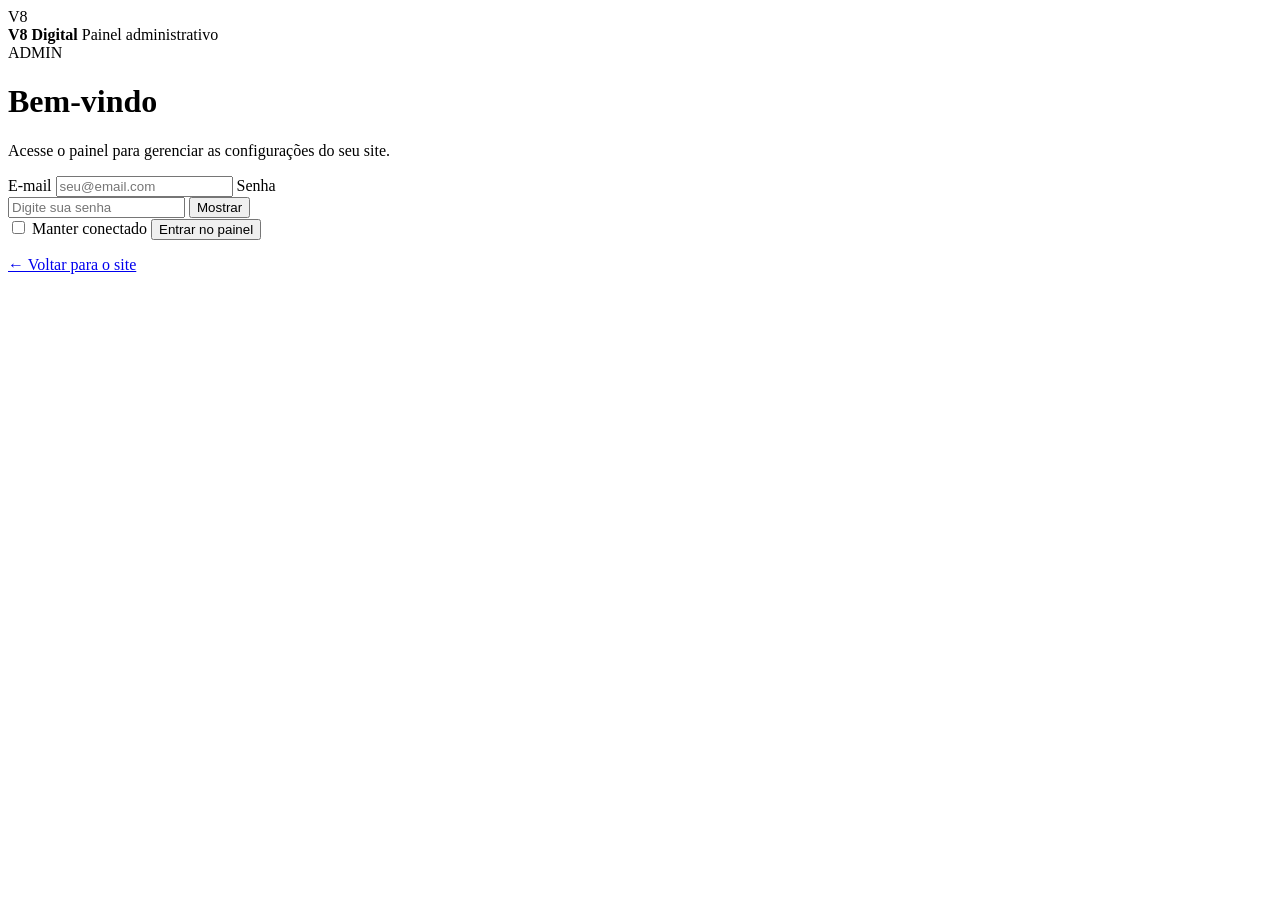
==== admin/index.html @ 3d0cc331 "Add initial admin HTML structure and content" ====
<!DOCTYPE html>
<html lang="pt-BR">

<head>
  <meta charset="UTF-8">

  <meta
    name="viewport"
    content="width=device-width, initial-scale=1.0"
  >

  <meta
    name="robots"
    content="noindex, nofollow"
  >

  <title>Admin — V8 Digital</title>

  <link
    rel="stylesheet"
    href="admin.css"
  >
</head>

<body>

  <!-- =====================================================
       LOGIN
       ===================================================== -->

  <main
    class="login-screen"
    id="loginScreen"
  >

    <div class="login-card">

      <div class="brand">
        <div class="brand-mark">
          V8
        </div>

        <div>
          <strong>V8 Digital</strong>
          <span>Painel administrativo</span>
        </div>
      </div>


      <div class="login-heading">

        <span>ADMIN</span>

        <h1>
          Bem-vindo
        </h1>

        <p>
          Acesse o painel para gerenciar
          as configurações do seu site.
        </p>

      </div>


      <form id="loginForm">

        <label for="adminEmail">
          E-mail
        </label>

        <input
          type="email"
          id="adminEmail"
          placeholder="seu@email.com"
          autocomplete="username"
          required
        >


        <label for="adminPassword">
          Senha
        </label>

        <div class="password-field">

          <input
            type="password"
            id="adminPassword"
            placeholder="Digite sua senha"
            autocomplete="current-password"
            required
          >

          <button
            type="button"
            id="togglePassword"
            aria-label="Mostrar senha"
          >
            Mostrar
          </button>

        </div>


        <label class="remember">

          <input
            type="checkbox"
            id="rememberLogin"
          >

          <span>
            Manter conectado
          </span>

        </label>


        <button
          type="submit"
          class="btn btn-primary"
        >
          Entrar no painel
        </button>


        <p
          class="login-error"
          id="loginError"
        ></p>

      </form>


      <a
        href="../index.html"
        class="back-site"
      >
        ← Voltar para o site
      </a>

    </div>

  </main>


  <!-- =====================================================
       DASHBOARD
       ===================================================== -->

  <main
    class="dashboard"
    id="dashboard"
    hidden
  >

    <header class="admin-header">

      <div class="admin-brand">

        <div class="brand-mark">
          V8
        </div>

        <div>
          <strong>V8 Digital</strong>
          <span>Admin</span>
        </div>

      </div>


      <div class="header-actions">

        <a
          href="../index.html"
          target="_blank"
          class="view-site"
        >
          Ver site
        </a>

        <button
          type="button"
          id="logoutButton"
          class="logout-button"
        >
          Sair
        </button>

      </div>

    </header>


    <section class="dashboard-content">

      <div class="dashboard-heading">

        <div>

          <span class="eyebrow">
            CONFIGURAÇÕES
          </span>

          <h1>
            Painel
          </h1>

          <p>
            Gerencie as principais informações
            utilizadas pelo seu portfólio.
          </p>

        </div>

        <div
          class="status"
          id="saveStatus"
        >
          Configurações locais
        </div>

      </div>


      <form id="settingsForm">


        <!-- =================================================
             CONTATOS
             ================================================= -->

        <section class="settings-card">

          <div class="card-heading">

            <div class="card-icon">
              📱
            </div>

            <div>

              <h2>
                Contatos
              </h2>

              <p>
                Informações utilizadas
                no site e nos CTAs.
              </p>

            </div>

          </div>


          <div class="fields-grid">

            <div class="field">

              <label for="whatsapp">
                WhatsApp
              </label>

              <input
                type="text"
                id="whatsapp"
                placeholder="54992756194"
              >

              <small>
                Informe o número com DDI e DDD.
              </small>

            </div>


            <div class="field">

              <label for="email">
                E-mail
              </label>

              <input
                type="email"
                id="email"
                placeholder="seu@email.com"
              >

            </div>


            <div class="field">

              <label for="instagram">
                Instagram
              </label>

              <input
                type="text"
                id="instagram"
                placeholder="@seuinstagram"
              >

            </div>


            <div class="field">

              <label for="facebook">
                Facebook
              </label>

              <input
                type="url"
                id="facebook"
                placeholder="https://facebook.com/"
              >

            </div>

          </div>

        </section>


        <!-- =================================================
             RASTREAMENTO
             ================================================= -->

        <section class="settings-card">

          <div class="card-heading">

            <div class="card-icon">
              📊
            </div>

            <div>

              <h2>
                Rastreamento
              </h2>

              <p>
                IDs das principais ferramentas
                de análise e marketing.
              </p>

            </div>

          </div>


          <div class="fields-grid">

            <div class="field">

              <label for="metaPixel">
                Meta Pixel ID
              </label>

              <input
                type="text"
                id="metaPixel"
                placeholder="123456789012345"
              >

            </div>


            <div class="field">

              <label for="googleAnalytics">
                Google Analytics
              </label>

              <input
                type="text"
                id="googleAnalytics"
                placeholder="G-XXXXXXXXXX"
              >

            </div>


            <div class="field full">

              <label for="googleTag">
                Google Tag Manager
              </label>

              <input
                type="text"
                id="googleTag"
                placeholder="GTM-XXXXXXX"
              >

            </div>

          </div>

        </section>


        <!-- =================================================
             FORMULÁRIO
             ================================================= -->

        <section class="settings-card">

          <div class="card-heading">

            <div class="card-icon">
              📝
            </div>

            <div>

              <h2>
                Formulário
              </h2>

              <p>
                Configuração do formulário
                de contato.
              </p>

            </div>

          </div>


          <div class="fields-grid">

            <div class="field full">

              <label for="formspree">
                Formspree
              </label>

              <input
                type="url"
                id="formspree"
                placeholder="https://formspree.io/f/xxxxxxxx"
              >

            </div>

          </div>

        </section>


        <!-- =================================================
             SITE
             ================================================= -->

        <section class="settings-card">

          <div class="card-heading">

            <div class="card-icon">
              🌐
            </div>

            <div>

              <h2>
                Site
              </h2>

              <p>
                Informações gerais do
                portfólio.
              </p>

            </div>

          </div>


          <div class="fields-grid">

            <div class="field">

              <label for="siteName">
                Nome
              </label>

              <input
                type="text"
                id="siteName"
                placeholder="V8 Digital"
              >

            </div>


            <div class="field">

              <label for="siteDomain">
                Domínio
              </label>

              <input
                type="text"
                id="siteDomain"
                placeholder="v8digital.pages.dev"
              >

            </div>


            <div class="field full">

              <label for="whatsappMessage">
                Mensagem padrão do WhatsApp
              </label>

              <textarea
                id="whatsappMessage"
                rows="4"
                placeholder="Olá! Gostaria de solicitar um orçamento."
              ></textarea>

            </div>

          </div>

        </section>


        <!-- =================================================
             AÇÕES
             ================================================= -->

        <div class="save-area">

          <button
            type="submit"
            class="btn btn-primary save-button"
          >
            💾 Salvar configurações
          </button>

          <button
            type="button"
            id="resetButton"
            class="btn btn-secondary"
          >
            Restaurar padrão
          </button>

        </div>

      </form>

    </section>

  </main>


  <script src="admin.js"></script>

</body>

</html>
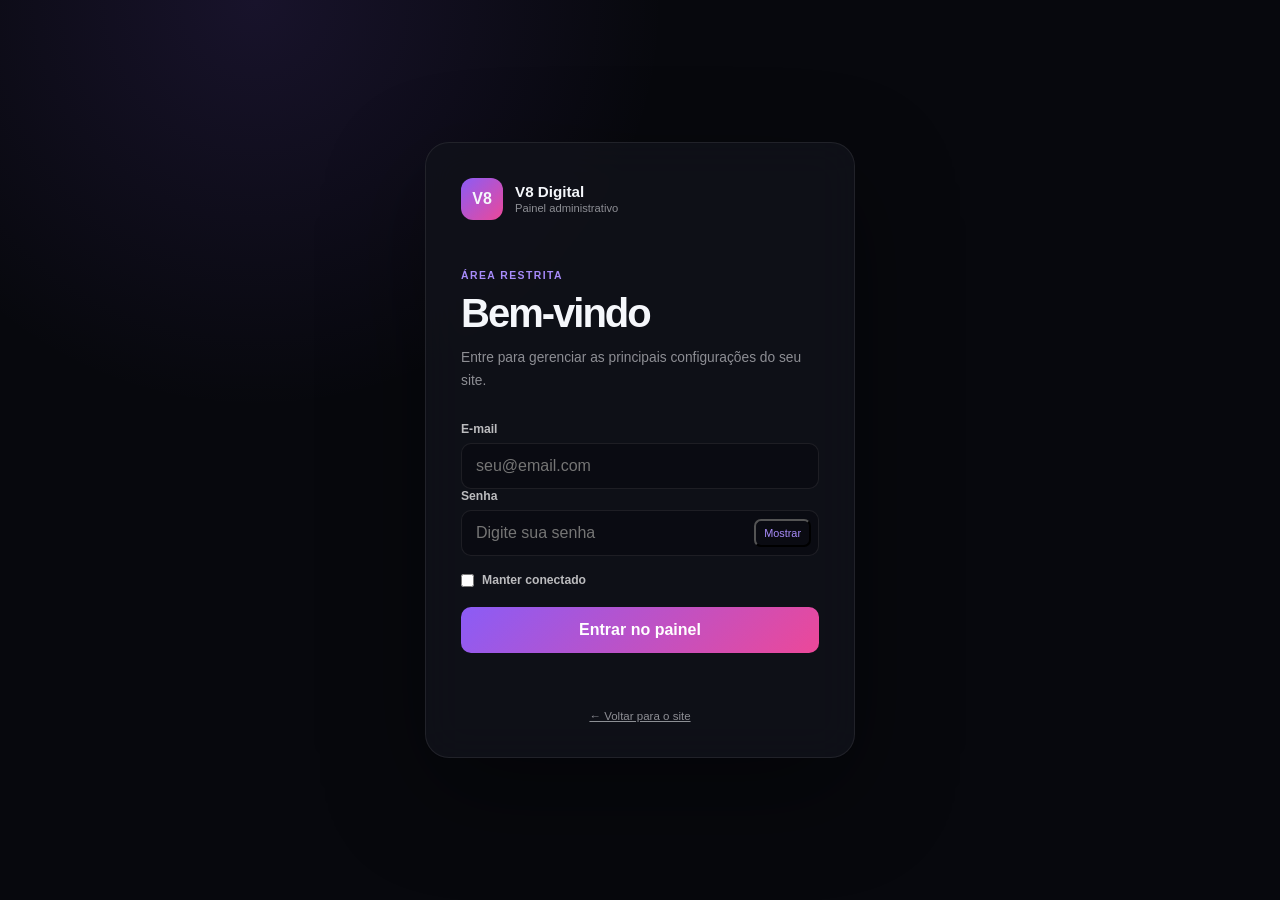
==== commit 9f83c5c8: "Enhance admin index.html with new meta tags and text updates Added theme color meta tag and improved" ====
--- a/admin/index.html
+++ b/admin/index.html
@@ -12,6 +12,11 @@
   <meta
     name="robots"
     content="noindex, nofollow"
+  >
+
+  <meta
+    name="theme-color"
+    content="#07080d"
   >
 
   <title>Admin — V8 Digital</title>
@@ -35,75 +40,108 @@
 
     <div class="login-card">
 
+      <!-- MARCA -->
+
       <div class="brand">
+
         <div class="brand-mark">
           V8
         </div>
 
-        <div>
+        <div class="brand-text">
           <strong>V8 Digital</strong>
           <span>Painel administrativo</span>
         </div>
+
       </div>
 
 
+      <!-- TÍTULO -->
+
       <div class="login-heading">
 
-        <span>ADMIN</span>
+        <span class="eyebrow">
+          ÁREA RESTRITA
+        </span>
 
         <h1>
           Bem-vindo
         </h1>
 
         <p>
-          Acesse o painel para gerenciar
-          as configurações do seu site.
+          Entre para gerenciar as principais
+          configurações do seu site.
         </p>
 
       </div>
 
 
-      <form id="loginForm">
-
-        <label for="adminEmail">
-          E-mail
-        </label>
-
-        <input
-          type="email"
-          id="adminEmail"
-          placeholder="seu@email.com"
-          autocomplete="username"
-          required
-        >
-
-
-        <label for="adminPassword">
-          Senha
-        </label>
-
-        <div class="password-field">
+      <!-- LOGIN -->
+
+      <form
+        id="loginForm"
+        autocomplete="on"
+      >
+
+        <!-- E-MAIL -->
+
+        <div class="form-group">
+
+          <label for="adminEmail">
+            E-mail
+          </label>
 
           <input
-            type="password"
-            id="adminPassword"
-            placeholder="Digite sua senha"
-            autocomplete="current-password"
+            type="email"
+            id="adminEmail"
+            name="email"
+            placeholder="seu@email.com"
+            autocomplete="username"
             required
           >
 
-          <button
-            type="button"
-            id="togglePassword"
-            aria-label="Mostrar senha"
-          >
-            Mostrar
-          </button>
-
-        </div>
-
-
-        <label class="remember">
+        </div>
+
+
+        <!-- SENHA -->
+
+        <div class="form-group">
+
+          <label for="adminPassword">
+            Senha
+          </label>
+
+          <div class="password-field">
+
+            <input
+              type="password"
+              id="adminPassword"
+              name="password"
+              placeholder="Digite sua senha"
+              autocomplete="current-password"
+              required
+            >
+
+            <button
+              type="button"
+              id="togglePassword"
+              class="password-toggle"
+              aria-label="Mostrar senha"
+            >
+              Mostrar
+            </button>
+
+          </div>
+
+        </div>
+
+
+        <!-- LEMBRAR -->
+
+        <label
+          class="remember"
+          for="rememberLogin"
+        >
 
           <input
             type="checkbox"
@@ -116,6 +154,8 @@
 
         </label>
 
+
+        <!-- BOTÃO -->
 
         <button
           type="submit"
@@ -125,13 +165,18 @@
         </button>
 
 
+        <!-- ERRO -->
+
         <p
           class="login-error"
           id="loginError"
+          role="alert"
         ></p>
 
       </form>
 
+
+      <!-- VOLTAR -->
 
       <a
         href="../index.html"
@@ -155,6 +200,8 @@
     hidden
   >
 
+    <!-- HEADER -->
+
     <header class="admin-header">
 
       <div class="admin-brand">
@@ -163,9 +210,16 @@
           V8
         </div>
 
-        <div>
-          <strong>V8 Digital</strong>
-          <span>Admin</span>
+        <div class="brand-text">
+
+          <strong>
+            V8 Digital
+          </strong>
+
+          <span>
+            Painel administrativo
+          </span>
+
         </div>
 
       </div>
@@ -176,6 +230,7 @@
         <a
           href="../index.html"
           target="_blank"
+          rel="noopener noreferrer"
           class="view-site"
         >
           Ver site
@@ -194,7 +249,12 @@
     </header>
 
 
+    <!-- CONTEÚDO -->
+
     <section class="dashboard-content">
+
+
+      <!-- CABEÇALHO -->
 
       <div class="dashboard-heading">
 
@@ -209,11 +269,12 @@
           </h1>
 
           <p>
-            Gerencie as principais informações
-            utilizadas pelo seu portfólio.
+            Gerencie os dados utilizados
+            pelo seu portfólio.
           </p>
 
         </div>
+
 
         <div
           class="status"
@@ -225,7 +286,12 @@
       </div>
 
 
-      <form id="settingsForm">
+      <!-- FORMULÁRIO PRINCIPAL -->
+
+      <form
+        id="settingsForm"
+        autocomplete="off"
+      >
 
 
         <!-- =================================================
@@ -248,7 +314,7 @@
 
               <p>
                 Informações utilizadas
-                no site e nos CTAs.
+                nos botões e CTAs.
               </p>
 
             </div>
@@ -257,6 +323,9 @@
 
 
           <div class="fields-grid">
+
+
+            <!-- WHATSAPP -->
 
             <div class="field">
 
@@ -267,15 +336,19 @@
               <input
                 type="text"
                 id="whatsapp"
+                name="whatsapp"
+                inputmode="numeric"
                 placeholder="54992756194"
               >
 
               <small>
-                Informe o número com DDI e DDD.
+                Use DDI + DDD + número.
               </small>
 
             </div>
 
+
+            <!-- E-MAIL -->
 
             <div class="field">
 
@@ -286,11 +359,14 @@
               <input
                 type="email"
                 id="email"
+                name="email"
                 placeholder="seu@email.com"
               >
 
             </div>
 
+
+            <!-- INSTAGRAM -->
 
             <div class="field">
 
@@ -301,11 +377,14 @@
               <input
                 type="text"
                 id="instagram"
+                name="instagram"
                 placeholder="@seuinstagram"
               >
 
             </div>
 
+
+            <!-- FACEBOOK -->
 
             <div class="field">
 
@@ -316,7 +395,8 @@
               <input
                 type="url"
                 id="facebook"
-                placeholder="https://facebook.com/"
+                name="facebook"
+                placeholder="https://facebook.com/..."
               >
 
             </div>
@@ -345,8 +425,8 @@
               </h2>
 
               <p>
-                IDs das principais ferramentas
-                de análise e marketing.
+                IDs das ferramentas de análise
+                e marketing.
               </p>
 
             </div>
@@ -355,6 +435,9 @@
 
 
           <div class="fields-grid">
+
+
+            <!-- META -->
 
             <div class="field">
 
@@ -365,11 +448,14 @@
               <input
                 type="text"
                 id="metaPixel"
+                name="metaPixel"
                 placeholder="123456789012345"
               >
 
             </div>
 
+
+            <!-- GOOGLE ANALYTICS -->
 
             <div class="field">
 
@@ -380,11 +466,14 @@
               <input
                 type="text"
                 id="googleAnalytics"
+                name="googleAnalytics"
                 placeholder="G-XXXXXXXXXX"
               >
 
             </div>
 
+
+            <!-- GOOGLE TAG -->
 
             <div class="field full">
 
@@ -395,6 +484,7 @@
               <input
                 type="text"
                 id="googleTag"
+                name="googleTag"
                 placeholder="GTM-XXXXXXX"
               >
 
@@ -444,8 +534,14 @@
               <input
                 type="url"
                 id="formspree"
-                placeholder="https://formspree.io/f/xxxxxxxx"
-              >
+                name="formspree"
+                placeholder="https://formspree.io/f/..."
+              >
+
+              <small>
+                URL utilizada pelo formulário
+                principal do site.
+              </small>
 
             </div>
 
@@ -474,7 +570,7 @@
 
               <p>
                 Informações gerais do
-                portfólio.
+                seu portfólio.
               </p>
 
             </div>
@@ -483,6 +579,9 @@
 
 
           <div class="fields-grid">
+
+
+            <!-- NOME -->
 
             <div class="field">
 
@@ -493,11 +592,14 @@
               <input
                 type="text"
                 id="siteName"
+                name="siteName"
                 placeholder="V8 Digital"
               >
 
             </div>
 
+
+            <!-- DOMÍNIO -->
 
             <div class="field">
 
@@ -508,11 +610,14 @@
               <input
                 type="text"
                 id="siteDomain"
+                name="siteDomain"
                 placeholder="v8digital.pages.dev"
               >
 
             </div>
 
+
+            <!-- MENSAGEM -->
 
             <div class="field full">
 
@@ -522,6 +627,7 @@
 
               <textarea
                 id="whatsappMessage"
+                name="whatsappMessage"
                 rows="4"
                 placeholder="Olá! Gostaria de solicitar um orçamento."
               ></textarea>
@@ -556,6 +662,7 @@
 
         </div>
 
+
       </form>
 
     </section>
@@ -563,7 +670,11 @@
   </main>
 
 
-  <script src="admin.js"></script>
+  <!-- =====================================================
+       JAVASCRIPT
+       ===================================================== -->
+
+  <script src="./admin.js"></script>
 
 </body>
 
--- a/admin/admin.css
+++ b/admin/admin.css
@@ -0,0 +1,598 @@
+:root {
+  --bg: #07080d;
+  --card: #10121a;
+  --card-2: #141722;
+
+  --white: #fff;
+  --text: #f5f7fb;
+  --muted: rgba(245,247,251,.55);
+
+  --primary: #8b5cf6;
+  --secondary: #ec4899;
+
+  --border: rgba(255,255,255,.08);
+
+  --gradient:
+    linear-gradient(
+      135deg,
+      #8b5cf6,
+      #ec4899
+    );
+}
+
+* {
+  box-sizing: border-box;
+  margin: 0;
+  padding: 0;
+}
+
+body {
+  min-height: 100vh;
+
+  background:
+    radial-gradient(
+      circle at 20% 0%,
+      rgba(139,92,246,.13),
+      transparent 30%
+    ),
+    var(--bg);
+
+  color: var(--text);
+
+  font-family:
+    Inter,
+    Arial,
+    sans-serif;
+}
+
+button,
+input,
+textarea {
+  font: inherit;
+}
+
+
+/* LOGIN */
+
+.login-screen {
+  min-height: 100vh;
+
+  display: grid;
+
+  place-items: center;
+
+  padding: 25px;
+}
+
+.login-card {
+  width: min(430px, 100%);
+
+  padding: 35px;
+
+  border:
+    1px solid
+    var(--border);
+
+  border-radius: 24px;
+
+  background:
+    rgba(16,18,26,.88);
+
+  box-shadow:
+    0 35px 100px
+    rgba(0,0,0,.4);
+
+  backdrop-filter:
+    blur(20px);
+}
+
+.brand,
+.admin-brand {
+  display: flex;
+
+  align-items: center;
+
+  gap: 12px;
+}
+
+.brand-mark {
+  width: 42px;
+  height: 42px;
+
+  display: grid;
+
+  place-items: center;
+
+  border-radius: 12px;
+
+  background: var(--gradient);
+
+  font-weight: 900;
+}
+
+.brand strong,
+.admin-brand strong {
+  display: block;
+
+  font-size: .95rem;
+}
+
+.brand span,
+.admin-brand span {
+  display: block;
+
+  margin-top: 2px;
+
+  color: var(--muted);
+
+  font-size: .7rem;
+}
+
+.login-heading {
+  margin:
+    45px 0 30px;
+}
+
+.eyebrow {
+  color: #a78bfa;
+
+  font-size: .65rem;
+
+  font-weight: 800;
+
+  letter-spacing: .14em;
+}
+
+.login-heading h1 {
+  margin-top: 8px;
+
+  font-size: 2.5rem;
+
+  letter-spacing: -.05em;
+}
+
+.login-heading p {
+  margin-top: 10px;
+
+  color: var(--muted);
+
+  font-size: .86rem;
+
+  line-height: 1.7;
+}
+
+label {
+  display: block;
+
+  margin-bottom: 7px;
+
+  color: rgba(255,255,255,.72);
+
+  font-size: .76rem;
+
+  font-weight: 600;
+}
+
+input,
+textarea {
+  width: 100%;
+
+  border:
+    1px solid
+    var(--border);
+
+  border-radius: 10px;
+
+  padding: 13px 14px;
+
+  outline: none;
+
+  background:
+    rgba(0,0,0,.22);
+
+  color: #fff;
+
+  transition:
+    border .25s,
+    box-shadow .25s;
+}
+
+input:focus,
+textarea:focus {
+  border-color:
+    rgba(139,92,246,.7);
+
+  box-shadow:
+    0 0 0 3px
+    rgba(139,92,246,.1);
+}
+
+form > label {
+  margin-top: 18px;
+}
+
+.password-field {
+  position: relative;
+}
+
+.password-field input {
+  padding-right: 75px;
+}
+
+.password-field button {
+  position: absolute;
+
+  top: 50%;
+  right: 8px;
+
+  transform: translateY(-50%);
+
+  padding: 6px 8px;
+
+  border-radius: 7px;
+
+  background: transparent;
+
+  color: #a78bfa;
+
+  font-size: .68rem;
+
+  cursor: pointer;
+}
+
+.remember {
+  display: flex;
+
+  align-items: center;
+
+  gap: 8px;
+
+  margin:
+    17px 0 20px;
+
+  cursor: pointer;
+}
+
+.remember input {
+  width: auto;
+}
+
+.btn {
+  min-height: 46px;
+
+  padding:
+    11px 18px;
+
+  border-radius: 10px;
+
+  cursor: pointer;
+
+  font-weight: 700;
+
+  transition:
+    transform .25s,
+    opacity .25s;
+}
+
+.btn:hover {
+  transform:
+    translateY(-2px);
+}
+
+.btn-primary {
+  border: 0;
+
+  background:
+    var(--gradient);
+
+  color: #fff;
+}
+
+.btn-secondary {
+  border:
+    1px solid
+    var(--border);
+
+  background:
+    rgba(255,255,255,.04);
+
+  color: #fff;
+}
+
+.login-card .btn {
+  width: 100%;
+}
+
+.login-error {
+  min-height: 20px;
+
+  margin-top: 12px;
+
+  color: #fb7185;
+
+  font-size: .72rem;
+
+  text-align: center;
+}
+
+.back-site {
+  display: block;
+
+  margin-top: 25px;
+
+  color: var(--muted);
+
+  font-size: .72rem;
+
+  text-align: center;
+}
+
+
+/* DASHBOARD */
+
+.dashboard {
+  min-height: 100vh;
+}
+
+.admin-header {
+  min-height: 72px;
+
+  padding:
+    0 30px;
+
+  display: flex;
+
+  align-items: center;
+
+  justify-content: space-between;
+
+  border-bottom:
+    1px solid
+    var(--border);
+
+  background:
+    rgba(7,8,13,.88);
+
+  backdrop-filter:
+    blur(18px);
+}
+
+.header-actions {
+  display: flex;
+
+  align-items: center;
+
+  gap: 10px;
+}
+
+.view-site,
+.logout-button {
+  padding:
+    9px 13px;
+
+  border:
+    1px solid
+    var(--border);
+
+  border-radius: 9px;
+
+  background:
+    rgba(255,255,255,.04);
+
+  color: #fff;
+
+  font-size: .72rem;
+
+  cursor: pointer;
+}
+
+.dashboard-content {
+  width:
+    min(
+      100% - 40px,
+      980px
+    );
+
+  margin: auto;
+
+  padding:
+    60px 0 80px;
+}
+
+.dashboard-heading {
+  margin-bottom: 35px;
+
+  display: flex;
+
+  align-items: flex-end;
+
+  justify-content: space-between;
+
+  gap: 25px;
+}
+
+.dashboard-heading h1 {
+  margin-top: 7px;
+
+  font-size: 3rem;
+
+  letter-spacing: -.06em;
+}
+
+.dashboard-heading p {
+  margin-top: 8px;
+
+  color: var(--muted);
+
+  font-size: .84rem;
+}
+
+.status {
+  padding:
+    7px 11px;
+
+  border:
+    1px solid
+    rgba(139,92,246,.2);
+
+  border-radius: 999px;
+
+  color: #c4b5fd;
+
+  font-size: .65rem;
+}
+
+
+/* CARDS */
+
+.settings-card {
+  margin-bottom: 18px;
+
+  padding: 28px;
+
+  border:
+    1px solid
+    var(--border);
+
+  border-radius: 18px;
+
+  background:
+    rgba(255,255,255,.025);
+}
+
+.card-heading {
+  display: flex;
+
+  gap: 14px;
+
+  margin-bottom: 25px;
+}
+
+.card-icon {
+  width: 38px;
+  height: 38px;
+
+  display: grid;
+
+  place-items: center;
+
+  border-radius: 10px;
+
+  background:
+    rgba(139,92,246,.10);
+}
+
+.card-heading h2 {
+  font-size: 1rem;
+}
+
+.card-heading p {
+  margin-top: 3px;
+
+  color: var(--muted);
+
+  font-size: .7rem;
+}
+
+.fields-grid {
+  display: grid;
+
+  grid-template-columns:
+    repeat(2, 1fr);
+
+  gap: 18px;
+}
+
+.field.full {
+  grid-column:
+    1 / -1;
+}
+
+.field small {
+  display: block;
+
+  margin-top: 5px;
+
+  color:
+    rgba(255,255,255,.32);
+
+  font-size: .63rem;
+}
+
+.save-area {
+  display: flex;
+
+  justify-content: flex-end;
+
+  gap: 10px;
+
+  margin-top: 25px;
+}
+
+.save-button {
+  min-width: 210px;
+}
+
+
+/* RESPONSIVE */
+
+@media (max-width: 700px) {
+
+  .login-card {
+    padding: 25px;
+  }
+
+  .admin-header {
+    padding: 0 16px;
+  }
+
+  .admin-brand span {
+    display: none;
+  }
+
+  .view-site {
+    display: none;
+  }
+
+  .dashboard-content {
+    width:
+      calc(100% - 28px);
+
+    padding-top: 35px;
+  }
+
+  .dashboard-heading {
+    display: block;
+  }
+
+  .status {
+    display: inline-block;
+
+    margin-top: 15px;
+  }
+
+  .dashboard-heading h1 {
+    font-size: 2.4rem;
+  }
+
+  .settings-card {
+    padding: 21px;
+  }
+
+  .fields-grid {
+    grid-template-columns: 1fr;
+  }
+
+  .field.full {
+    grid-column: auto;
+  }
+
+  .save-area {
+    flex-direction: column;
+  }
+
+  .save-area .btn {
+    width: 100%;
+  }
+
+}
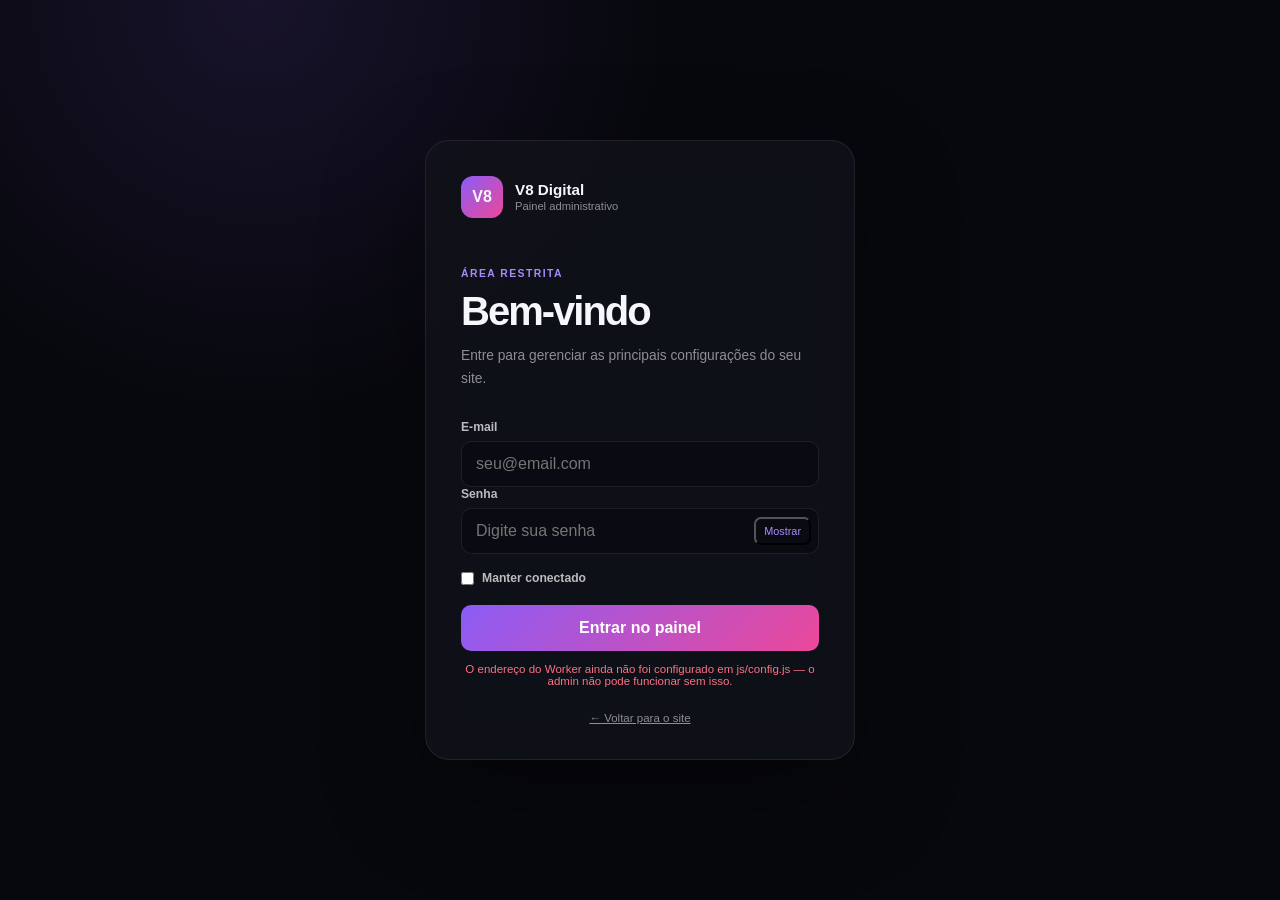
==== commit 41c9596d: "Add files via upload" ====
--- a/admin/index.html
+++ b/admin/index.html
@@ -280,7 +280,7 @@
           class="status"
           id="saveStatus"
         >
-          Configurações locais
+          Carregando...
         </div>
 
       </div>
@@ -657,7 +657,7 @@
             id="resetButton"
             class="btn btn-secondary"
           >
-            Restaurar padrão
+            Limpar campos
           </button>
 
         </div>
@@ -674,6 +674,7 @@
        JAVASCRIPT
        ===================================================== -->
 
+  <script src="../js/config.js"></script>
   <script src="./admin.js"></script>
 
 </body>
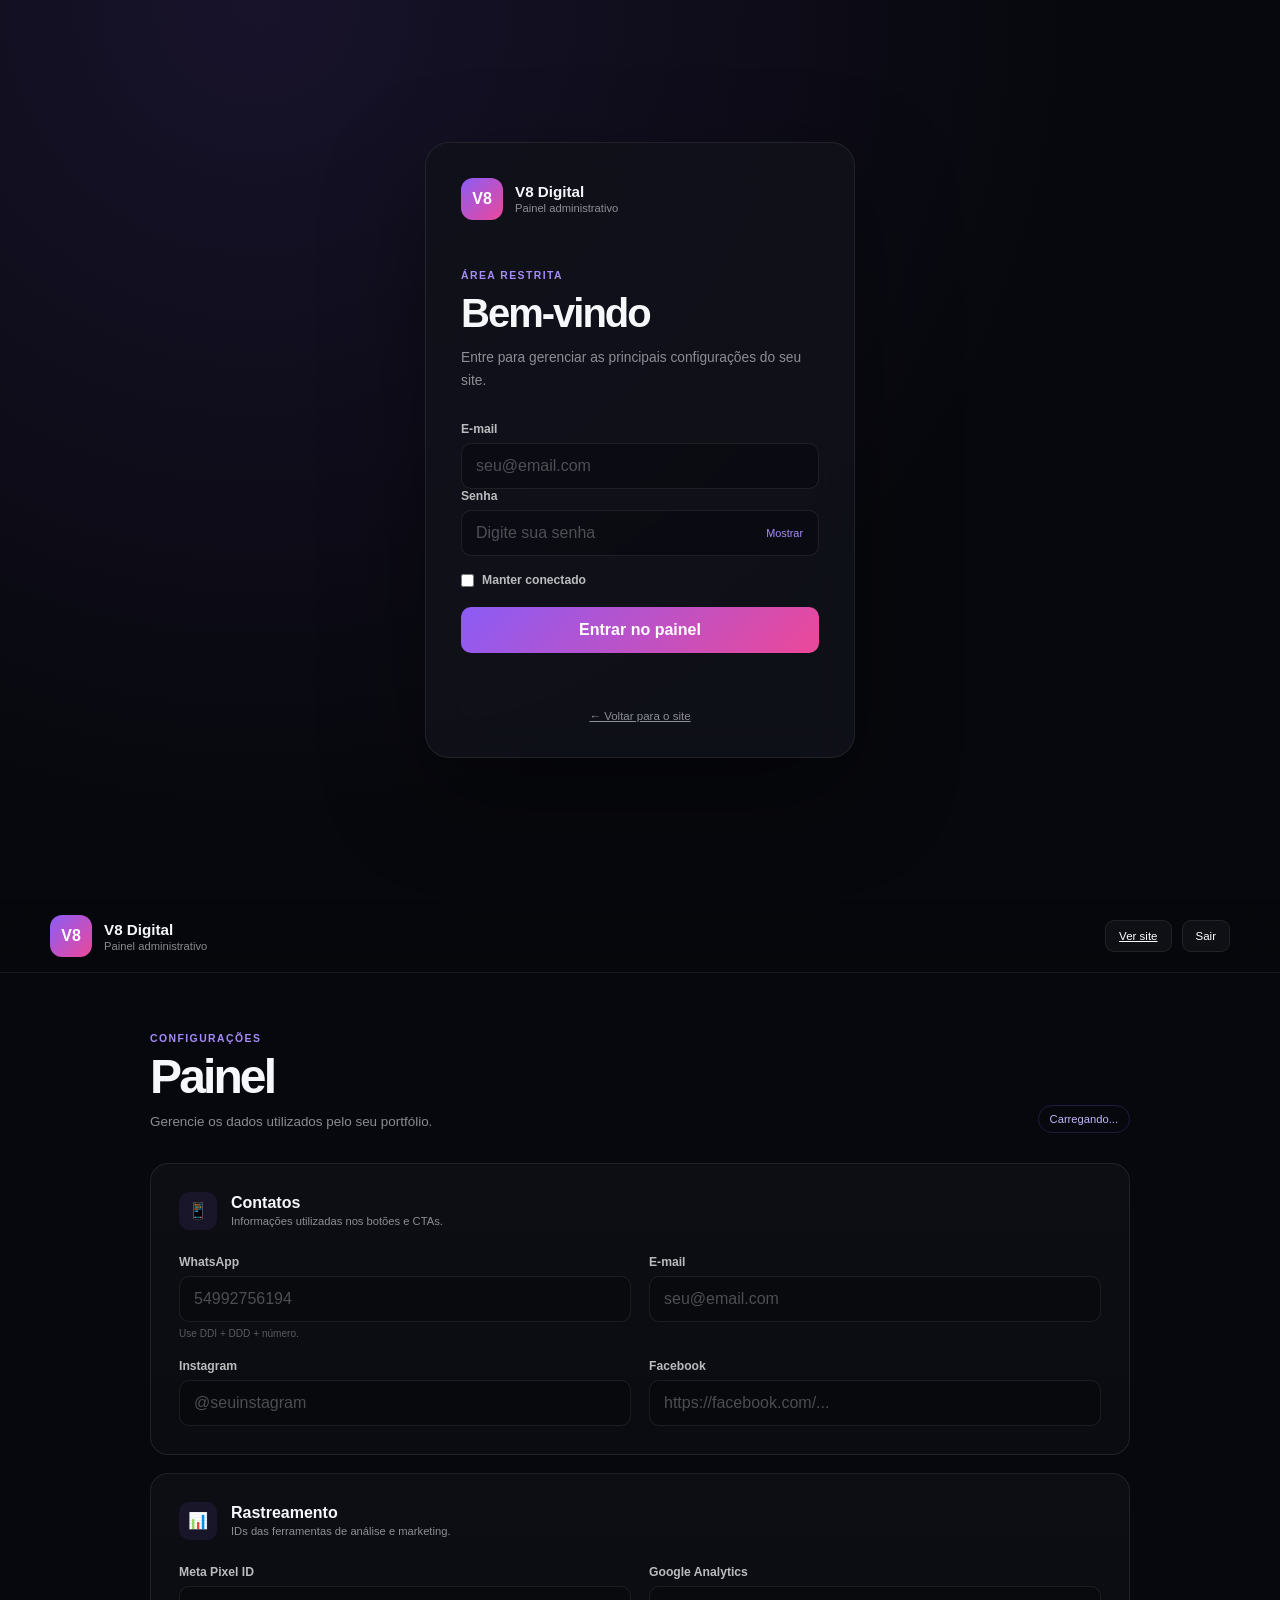
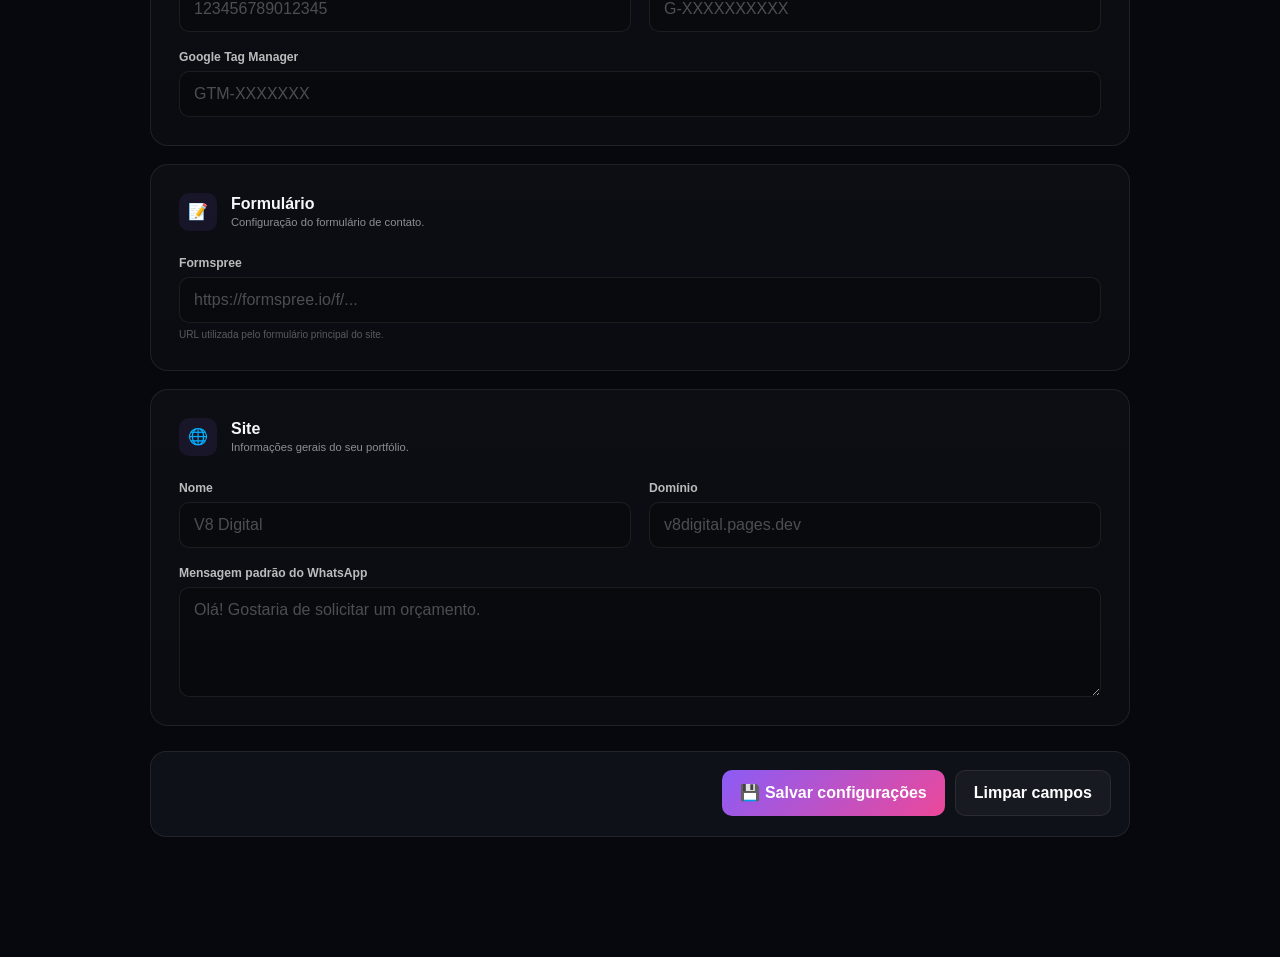
==== commit fd475b56: "Refactor admin index.html for better readability Updated HTML structure and improved comments for cl" ====
--- a/admin/index.html
+++ b/admin/index.html
@@ -49,8 +49,15 @@
         </div>
 
         <div class="brand-text">
-          <strong>V8 Digital</strong>
-          <span>Painel administrativo</span>
+
+          <strong>
+            V8 Digital
+          </strong>
+
+          <span>
+            Painel administrativo
+          </span>
+
         </div>
 
       </div>
@@ -200,63 +207,70 @@
     hidden
   >
 
-    <!-- HEADER -->
+    <!-- ===================================================
+         HEADER
+         =================================================== -->
 
     <header class="admin-header">
 
-      <div class="admin-brand">
-
-        <div class="brand-mark">
-          V8
-        </div>
-
-        <div class="brand-text">
-
-          <strong>
-            V8 Digital
-          </strong>
-
-          <span>
-            Painel administrativo
-          </span>
+      <div class="admin-header-inner">
+
+        <div class="admin-brand">
+
+          <div class="brand-mark">
+            V8
+          </div>
+
+          <div class="brand-text">
+
+            <strong>
+              V8 Digital
+            </strong>
+
+            <span>
+              Painel administrativo
+            </span>
+
+          </div>
+
+        </div>
+
+
+        <div class="header-actions">
+
+          <a
+            href="../index.html"
+            target="_blank"
+            rel="noopener noreferrer"
+            class="view-site"
+          >
+            Ver site
+          </a>
+
+          <button
+            type="button"
+            id="logoutButton"
+            class="logout-button"
+          >
+            Sair
+          </button>
 
         </div>
 
       </div>
 
-
-      <div class="header-actions">
-
-        <a
-          href="../index.html"
-          target="_blank"
-          rel="noopener noreferrer"
-          class="view-site"
-        >
-          Ver site
-        </a>
-
-        <button
-          type="button"
-          id="logoutButton"
-          class="logout-button"
-        >
-          Sair
-        </button>
-
-      </div>
-
     </header>
 
 
-    <!-- CONTEÚDO -->
-
-    <section class="dashboard-content">
-
+    <!-- ===================================================
+         ÁREA PRINCIPAL
+         =================================================== -->
+
+    <div class="admin-container">
 
       <!-- CABEÇALHO -->
 
-      <div class="dashboard-heading">
+      <section class="dashboard-heading">
 
         <div>
 
@@ -269,8 +283,7 @@
           </h1>
 
           <p>
-            Gerencie os dados utilizados
-            pelo seu portfólio.
+            Gerencie os dados utilizados pelo seu portfólio.
           </p>
 
         </div>
@@ -283,17 +296,18 @@
           Carregando...
         </div>
 
-      </div>
-
-
-      <!-- FORMULÁRIO PRINCIPAL -->
+      </section>
+
+
+      <!-- =================================================
+           FORMULÁRIO
+           ================================================= -->
 
       <form
         id="settingsForm"
         autocomplete="off"
       >
 
-
         <!-- =================================================
              CONTATOS
              ================================================= -->
@@ -313,8 +327,7 @@
               </h2>
 
               <p>
-                Informações utilizadas
-                nos botões e CTAs.
+                Informações utilizadas nos botões e CTAs.
               </p>
 
             </div>
@@ -323,9 +336,6 @@
 
 
           <div class="fields-grid">
-
-
-            <!-- WHATSAPP -->
 
             <div class="field">
 
@@ -348,8 +358,6 @@
             </div>
 
 
-            <!-- E-MAIL -->
-
             <div class="field">
 
               <label for="email">
@@ -366,8 +374,6 @@
             </div>
 
 
-            <!-- INSTAGRAM -->
-
             <div class="field">
 
               <label for="instagram">
@@ -384,8 +390,6 @@
             </div>
 
 
-            <!-- FACEBOOK -->
-
             <div class="field">
 
               <label for="facebook">
@@ -425,8 +429,7 @@
               </h2>
 
               <p>
-                IDs das ferramentas de análise
-                e marketing.
+                IDs das ferramentas de análise e marketing.
               </p>
 
             </div>
@@ -435,9 +438,6 @@
 
 
           <div class="fields-grid">
-
-
-            <!-- META -->
 
             <div class="field">
 
@@ -455,8 +455,6 @@
             </div>
 
 
-            <!-- GOOGLE ANALYTICS -->
-
             <div class="field">
 
               <label for="googleAnalytics">
@@ -473,8 +471,6 @@
             </div>
 
 
-            <!-- GOOGLE TAG -->
-
             <div class="field full">
 
               <label for="googleTag">
@@ -514,8 +510,7 @@
               </h2>
 
               <p>
-                Configuração do formulário
-                de contato.
+                Configuração do formulário de contato.
               </p>
 
             </div>
@@ -539,8 +534,7 @@
               >
 
               <small>
-                URL utilizada pelo formulário
-                principal do site.
+                URL utilizada pelo formulário principal do site.
               </small>
 
             </div>
@@ -569,8 +563,7 @@
               </h2>
 
               <p>
-                Informações gerais do
-                seu portfólio.
+                Informações gerais do seu portfólio.
               </p>
 
             </div>
@@ -579,9 +572,6 @@
 
 
           <div class="fields-grid">
-
-
-            <!-- NOME -->
 
             <div class="field">
 
@@ -599,8 +589,6 @@
             </div>
 
 
-            <!-- DOMÍNIO -->
-
             <div class="field">
 
               <label for="siteDomain">
@@ -616,8 +604,6 @@
 
             </div>
 
-
-            <!-- MENSAGEM -->
 
             <div class="field full">
 
@@ -662,10 +648,9 @@
 
         </div>
 
-
       </form>
 
-    </section>
+    </div>
 
   </main>
 
@@ -675,8 +660,117 @@
        ===================================================== -->
 
   <script src="../js/config.js"></script>
+
   <script src="./admin.js"></script>
 
+
+  <!-- =====================================================
+       PROTEÇÃO DE LAYOUT
+       Evita CSS externo deslocar o dashboard.
+       ===================================================== -->
+
+  <style>
+
+    html,
+    body {
+      width: 100%;
+      min-height: 100%;
+      margin: 0;
+      padding: 0;
+    }
+
+    body {
+      overflow-x: hidden;
+    }
+
+    .dashboard {
+      width: 100%;
+      min-height: 100vh;
+      display: block !important;
+    }
+
+    .admin-header {
+      width: 100%;
+      display: block;
+    }
+
+    .admin-header-inner {
+      width: min(1180px, calc(100% - 40px));
+      min-height: 72px;
+      margin: 0 auto;
+      display: flex;
+      align-items: center;
+      justify-content: space-between;
+    }
+
+    .admin-container {
+      width: min(100% - 40px, 980px);
+      margin: 0 auto;
+      padding: 55px 0 90px;
+    }
+
+    .dashboard-heading {
+      width: 100%;
+      display: flex;
+      align-items: flex-end;
+      justify-content: space-between;
+      gap: 25px;
+      margin-bottom: 30px;
+    }
+
+    #settingsForm {
+      width: 100%;
+      display: block;
+    }
+
+    .settings-card {
+      width: 100%;
+      display: block;
+      margin-bottom: 18px;
+    }
+
+    .fields-grid {
+      width: 100%;
+    }
+
+    .save-area {
+      width: 100%;
+      display: flex;
+      align-items: center;
+      justify-content: flex-end;
+      gap: 10px;
+      margin-top: 25px;
+      padding-bottom: 20px;
+    }
+
+    @media (max-width: 700px) {
+
+      .admin-header-inner {
+        width: calc(100% - 28px);
+      }
+
+      .admin-container {
+        width: calc(100% - 28px);
+        padding-top: 35px;
+      }
+
+      .dashboard-heading {
+        display: block;
+      }
+
+      .save-area {
+        flex-direction: column;
+        align-items: stretch;
+      }
+
+      .save-area .btn {
+        width: 100%;
+      }
+
+    }
+
+  </style>
+
 </body>
 
 </html>
--- a/admin/admin.css
+++ b/admin/admin.css
@@ -5,20 +5,24 @@
 
   --white: #fff;
   --text: #f5f7fb;
-  --muted: rgba(245,247,251,.55);
+  --muted: rgba(245, 247, 251, 0.55);
 
   --primary: #8b5cf6;
   --secondary: #ec4899;
 
-  --border: rgba(255,255,255,.08);
-
-  --gradient:
-    linear-gradient(
-      135deg,
-      #8b5cf6,
-      #ec4899
-    );
-}
+  --border: rgba(255, 255, 255, 0.08);
+
+  --gradient: linear-gradient(
+    135deg,
+    #8b5cf6,
+    #ec4899
+  );
+}
+
+
+/* =====================================================
+   RESET
+   ===================================================== */
 
 * {
   box-sizing: border-box;
@@ -26,13 +30,19 @@
   padding: 0;
 }
 
+html {
+  width: 100%;
+  min-height: 100%;
+}
+
 body {
+  width: 100%;
   min-height: 100vh;
 
   background:
     radial-gradient(
       circle at 20% 0%,
-      rgba(139,92,246,.13),
+      rgba(139, 92, 246, 0.13),
       transparent 30%
     ),
     var(--bg);
@@ -43,6 +53,8 @@
     Inter,
     Arial,
     sans-serif;
+
+  overflow-x: hidden;
 }
 
 button,
@@ -52,13 +64,15 @@
 }
 
 
-/* LOGIN */
+/* =====================================================
+   LOGIN
+   ===================================================== */
 
 .login-screen {
+  width: 100%;
   min-height: 100vh;
 
   display: grid;
-
   place-items: center;
 
   padding: 25px;
@@ -69,29 +83,27 @@
 
   padding: 35px;
 
-  border:
-    1px solid
-    var(--border);
+  border: 1px solid var(--border);
 
   border-radius: 24px;
 
-  background:
-    rgba(16,18,26,.88);
+  background: rgba(16, 18, 26, 0.88);
 
   box-shadow:
-    0 35px 100px
-    rgba(0,0,0,.4);
-
-  backdrop-filter:
-    blur(20px);
-}
+    0 35px 100px rgba(0, 0, 0, 0.4);
+
+  backdrop-filter: blur(20px);
+}
+
+
+/* =====================================================
+   MARCA
+   ===================================================== */
 
 .brand,
 .admin-brand {
   display: flex;
-
   align-items: center;
-
   gap: 12px;
 }
 
@@ -100,12 +112,15 @@
   height: 42px;
 
   display: grid;
-
   place-items: center;
 
+  flex-shrink: 0;
+
   border-radius: 12px;
 
   background: var(--gradient);
+
+  color: #fff;
 
   font-weight: 900;
 }
@@ -113,8 +128,7 @@
 .brand strong,
 .admin-brand strong {
   display: block;
-
-  font-size: .95rem;
+  font-size: 0.95rem;
 }
 
 .brand span,
@@ -125,22 +139,26 @@
 
   color: var(--muted);
 
-  font-size: .7rem;
-}
+  font-size: 0.7rem;
+}
+
+
+/* =====================================================
+   LOGIN HEADING
+   ===================================================== */
 
 .login-heading {
-  margin:
-    45px 0 30px;
+  margin: 45px 0 30px;
 }
 
 .eyebrow {
   color: #a78bfa;
 
-  font-size: .65rem;
+  font-size: 0.65rem;
 
   font-weight: 800;
 
-  letter-spacing: .14em;
+  letter-spacing: 0.14em;
 }
 
 .login-heading h1 {
@@ -148,7 +166,7 @@
 
   font-size: 2.5rem;
 
-  letter-spacing: -.05em;
+  letter-spacing: -0.05em;
 }
 
 .login-heading p {
@@ -156,19 +174,24 @@
 
   color: var(--muted);
 
-  font-size: .86rem;
+  font-size: 0.86rem;
 
   line-height: 1.7;
 }
+
+
+/* =====================================================
+   FORM
+   ===================================================== */
 
 label {
   display: block;
 
   margin-bottom: 7px;
 
-  color: rgba(255,255,255,.72);
-
-  font-size: .76rem;
+  color: rgba(255, 255, 255, 0.72);
+
+  font-size: 0.76rem;
 
   font-weight: 600;
 }
@@ -177,9 +200,7 @@
 textarea {
   width: 100%;
 
-  border:
-    1px solid
-    var(--border);
+  border: 1px solid var(--border);
 
   border-radius: 10px;
 
@@ -187,30 +208,37 @@
 
   outline: none;
 
-  background:
-    rgba(0,0,0,.22);
+  background: rgba(0, 0, 0, 0.22);
 
   color: #fff;
 
   transition:
-    border .25s,
-    box-shadow .25s;
+    border 0.25s,
+    box-shadow 0.25s;
+}
+
+input::placeholder,
+textarea::placeholder {
+  color: rgba(255, 255, 255, 0.28);
 }
 
 input:focus,
 textarea:focus {
-  border-color:
-    rgba(139,92,246,.7);
+  border-color: rgba(139, 92, 246, 0.7);
 
   box-shadow:
-    0 0 0 3px
-    rgba(139,92,246,.1);
+    0 0 0 3px rgba(139, 92, 246, 0.1);
 }
 
 form > label {
   margin-top: 18px;
 }
 
+
+/* =====================================================
+   SENHA
+   ===================================================== */
+
 .password-field {
   position: relative;
 }
@@ -229,16 +257,23 @@
 
   padding: 6px 8px;
 
+  border: 0;
+
   border-radius: 7px;
 
   background: transparent;
 
   color: #a78bfa;
 
-  font-size: .68rem;
+  font-size: 0.68rem;
 
   cursor: pointer;
 }
+
+
+/* =====================================================
+   REMEMBER
+   ===================================================== */
 
 .remember {
   display: flex;
@@ -247,8 +282,7 @@
 
   gap: 8px;
 
-  margin:
-    17px 0 20px;
+  margin: 17px 0 20px;
 
   cursor: pointer;
 }
@@ -257,11 +291,15 @@
   width: auto;
 }
 
+
+/* =====================================================
+   BOTÕES
+   ===================================================== */
+
 .btn {
   min-height: 46px;
 
-  padding:
-    11px 18px;
+  padding: 11px 18px;
 
   border-radius: 10px;
 
@@ -270,31 +308,32 @@
   font-weight: 700;
 
   transition:
-    transform .25s,
-    opacity .25s;
+    transform 0.25s,
+    opacity 0.25s;
 }
 
 .btn:hover {
-  transform:
-    translateY(-2px);
+  transform: translateY(-2px);
+}
+
+.btn:disabled {
+  opacity: 0.55;
+  cursor: not-allowed;
+  transform: none;
 }
 
 .btn-primary {
   border: 0;
 
-  background:
-    var(--gradient);
+  background: var(--gradient);
 
   color: #fff;
 }
 
 .btn-secondary {
-  border:
-    1px solid
-    var(--border);
-
-  background:
-    rgba(255,255,255,.04);
+  border: 1px solid var(--border);
+
+  background: rgba(255, 255, 255, 0.04);
 
   color: #fff;
 }
@@ -302,6 +341,11 @@
 .login-card .btn {
   width: 100%;
 }
+
+
+/* =====================================================
+   ERRO LOGIN
+   ===================================================== */
 
 .login-error {
   min-height: 20px;
@@ -310,7 +354,7 @@
 
   color: #fb7185;
 
-  font-size: .72rem;
+  font-size: 0.72rem;
 
   text-align: center;
 }
@@ -322,23 +366,39 @@
 
   color: var(--muted);
 
-  font-size: .72rem;
+  font-size: 0.72rem;
 
   text-align: center;
 }
 
 
-/* DASHBOARD */
+/* =====================================================
+   DASHBOARD
+   ===================================================== */
 
 .dashboard {
+  display: block;
+
+  width: 100%;
+  min-width: 100%;
+
   min-height: 100vh;
-}
+
+  margin: 0;
+  padding: 0;
+}
+
+
+/* =====================================================
+   HEADER
+   ===================================================== */
 
 .admin-header {
+  width: 100%;
+
   min-height: 72px;
 
-  padding:
-    0 30px;
+  padding: 0 30px;
 
   display: flex;
 
@@ -346,15 +406,11 @@
 
   justify-content: space-between;
 
-  border-bottom:
-    1px solid
-    var(--border);
-
-  background:
-    rgba(7,8,13,.88);
-
-  backdrop-filter:
-    blur(18px);
+  border-bottom: 1px solid var(--border);
+
+  background: rgba(7, 8, 13, 0.92);
+
+  backdrop-filter: blur(18px);
 }
 
 .header-actions {
@@ -367,39 +423,59 @@
 
 .view-site,
 .logout-button {
-  padding:
-    9px 13px;
-
-  border:
-    1px solid
-    var(--border);
+  padding: 9px 13px;
+
+  border: 1px solid var(--border);
 
   border-radius: 9px;
 
-  background:
-    rgba(255,255,255,.04);
+  background: rgba(255, 255, 255, 0.04);
 
   color: #fff;
 
-  font-size: .72rem;
+  font-size: 0.72rem;
 
   cursor: pointer;
 }
 
+.view-site:hover,
+.logout-button:hover {
+  background: rgba(255, 255, 255, 0.08);
+}
+
+
+/* =====================================================
+   CONTEÚDO PRINCIPAL
+   ===================================================== */
+
 .dashboard-content {
-  width:
-    min(
-      100% - 40px,
-      980px
-    );
-
-  margin: auto;
-
-  padding:
-    60px 0 80px;
-}
+  display: block;
+
+  width: min(calc(100% - 40px), 980px);
+
+  max-width: 980px;
+
+  margin-left: auto !important;
+  margin-right: auto !important;
+
+  padding: 60px 0 100px;
+
+  position: relative;
+
+  left: auto !important;
+  right: auto !important;
+
+  transform: none !important;
+}
+
+
+/* =====================================================
+   TÍTULO
+   ===================================================== */
 
 .dashboard-heading {
+  width: 100%;
+
   margin-bottom: 35px;
 
   display: flex;
@@ -416,52 +492,80 @@
 
   font-size: 3rem;
 
-  letter-spacing: -.06em;
+  line-height: 1;
+
+  letter-spacing: -0.06em;
 }
 
 .dashboard-heading p {
-  margin-top: 8px;
+  margin-top: 10px;
 
   color: var(--muted);
 
-  font-size: .84rem;
+  font-size: 0.84rem;
+
+  line-height: 1.6;
 }
 
 .status {
-  padding:
-    7px 11px;
-
-  border:
-    1px solid
-    rgba(139,92,246,.2);
+  flex-shrink: 0;
+
+  padding: 7px 11px;
+
+  border: 1px solid rgba(139, 92, 246, 0.2);
 
   border-radius: 999px;
 
   color: #c4b5fd;
 
-  font-size: .65rem;
-}
-
-
-/* CARDS */
+  font-size: 0.65rem;
+
+  white-space: nowrap;
+}
+
+
+/* =====================================================
+   FORMULÁRIO DE CONFIGURAÇÕES
+   ===================================================== */
+
+#settingsForm {
+  width: 100%;
+
+  display: block;
+}
+
+
+/* =====================================================
+   CARDS
+   ===================================================== */
 
 .settings-card {
-  margin-bottom: 18px;
+  width: 100%;
+
+  margin: 0 0 18px;
 
   padding: 28px;
 
-  border:
-    1px solid
-    var(--border);
+  border: 1px solid var(--border);
 
   border-radius: 18px;
 
   background:
-    rgba(255,255,255,.025);
+    linear-gradient(
+      180deg,
+      rgba(255, 255, 255, 0.028),
+      rgba(255, 255, 255, 0.018)
+    );
+
+  position: relative;
+
+  overflow: visible;
 }
 
 .card-heading {
   display: flex;
+
+  align-items: center;
 
   gap: 14px;
 
@@ -476,10 +580,11 @@
 
   place-items: center;
 
+  flex-shrink: 0;
+
   border-radius: 10px;
 
-  background:
-    rgba(139,92,246,.10);
+  background: rgba(139, 92, 246, 0.1);
 }
 
 .card-heading h2 {
@@ -491,21 +596,48 @@
 
   color: var(--muted);
 
-  font-size: .7rem;
-}
+  font-size: 0.7rem;
+}
+
+
+/* =====================================================
+   CAMPOS
+   ===================================================== */
 
 .fields-grid {
+  width: 100%;
+
   display: grid;
 
   grid-template-columns:
-    repeat(2, 1fr);
+    repeat(2, minmax(0, 1fr));
 
   gap: 18px;
 }
 
+.field {
+  min-width: 0;
+}
+
 .field.full {
-  grid-column:
-    1 / -1;
+  grid-column: 1 / -1;
+}
+
+.field label {
+  margin-bottom: 7px;
+}
+
+.field input,
+.field textarea {
+  display: block;
+
+  width: 100%;
+}
+
+.field textarea {
+  min-height: 110px;
+
+  resize: vertical;
 }
 
 .field small {
@@ -513,20 +645,47 @@
 
   margin-top: 5px;
 
-  color:
-    rgba(255,255,255,.32);
-
-  font-size: .63rem;
-}
+  color: rgba(255, 255, 255, 0.32);
+
+  font-size: 0.63rem;
+
+  line-height: 1.4;
+}
+
+
+/* =====================================================
+   ÁREA DOS BOTÕES
+   ===================================================== */
 
 .save-area {
+  width: 100%;
+
+  margin-top: 25px;
+  margin-bottom: 30px;
+
+  padding: 18px;
+
   display: flex;
 
+  align-items: center;
+
   justify-content: flex-end;
 
   gap: 10px;
 
-  margin-top: 25px;
+  border: 1px solid var(--border);
+
+  border-radius: 16px;
+
+  background: rgba(16, 18, 26, 0.95);
+
+  position: relative;
+
+  z-index: 5;
+}
+
+.save-area .btn {
+  flex-shrink: 0;
 }
 
 .save-button {
@@ -534,7 +693,48 @@
 }
 
 
-/* RESPONSIVE */
+/* =====================================================
+   STATUS DE SALVAMENTO
+   ===================================================== */
+
+#saveStatus {
+  min-height: 18px;
+
+  margin-top: 8px;
+
+  color: #c4b5fd;
+
+  font-size: 0.7rem;
+}
+
+
+/* =====================================================
+   HIDDEN
+   ===================================================== */
+
+[hidden] {
+  display: none !important;
+}
+
+
+/* =====================================================
+   RESPONSIVO
+   ===================================================== */
+
+@media (max-width: 900px) {
+
+  .dashboard-content {
+    width: min(calc(100% - 32px), 980px);
+
+    padding-top: 40px;
+  }
+
+  .dashboard-heading h1 {
+    font-size: 2.6rem;
+  }
+
+}
+
 
 @media (max-width: 700px) {
 
@@ -543,6 +743,8 @@
   }
 
   .admin-header {
+    min-height: 64px;
+
     padding: 0 16px;
   }
 
@@ -555,14 +757,22 @@
   }
 
   .dashboard-content {
-    width:
-      calc(100% - 28px);
+    width: calc(100% - 28px);
+
+    max-width: none;
 
     padding-top: 35px;
+    padding-bottom: 70px;
   }
 
   .dashboard-heading {
     display: block;
+
+    margin-bottom: 25px;
+  }
+
+  .dashboard-heading h1 {
+    font-size: 2.4rem;
   }
 
   .status {
@@ -571,16 +781,16 @@
     margin-top: 15px;
   }
 
-  .dashboard-heading h1 {
-    font-size: 2.4rem;
-  }
-
   .settings-card {
     padding: 21px;
+
+    border-radius: 16px;
   }
 
   .fields-grid {
     grid-template-columns: 1fr;
+
+    gap: 16px;
   }
 
   .field.full {
@@ -589,10 +799,47 @@
 
   .save-area {
     flex-direction: column;
-  }
-
-  .save-area .btn {
+
+    align-items: stretch;
+
+    padding: 14px;
+  }
+
+  .save-area .btn,
+  .save-button {
     width: 100%;
-  }
-
-}
+
+    min-width: 0;
+  }
+
+}
+
+
+/* =====================================================
+   TELAS MUITO PEQUENAS
+   ===================================================== */
+
+@media (max-width: 420px) {
+
+  .dashboard-content {
+    width: calc(100% - 20px);
+  }
+
+  .dashboard-heading h1 {
+    font-size: 2.1rem;
+  }
+
+  .settings-card {
+    padding: 17px;
+  }
+
+  .card-heading {
+    gap: 10px;
+  }
+
+  .card-icon {
+    width: 34px;
+    height: 34px;
+  }
+
+}
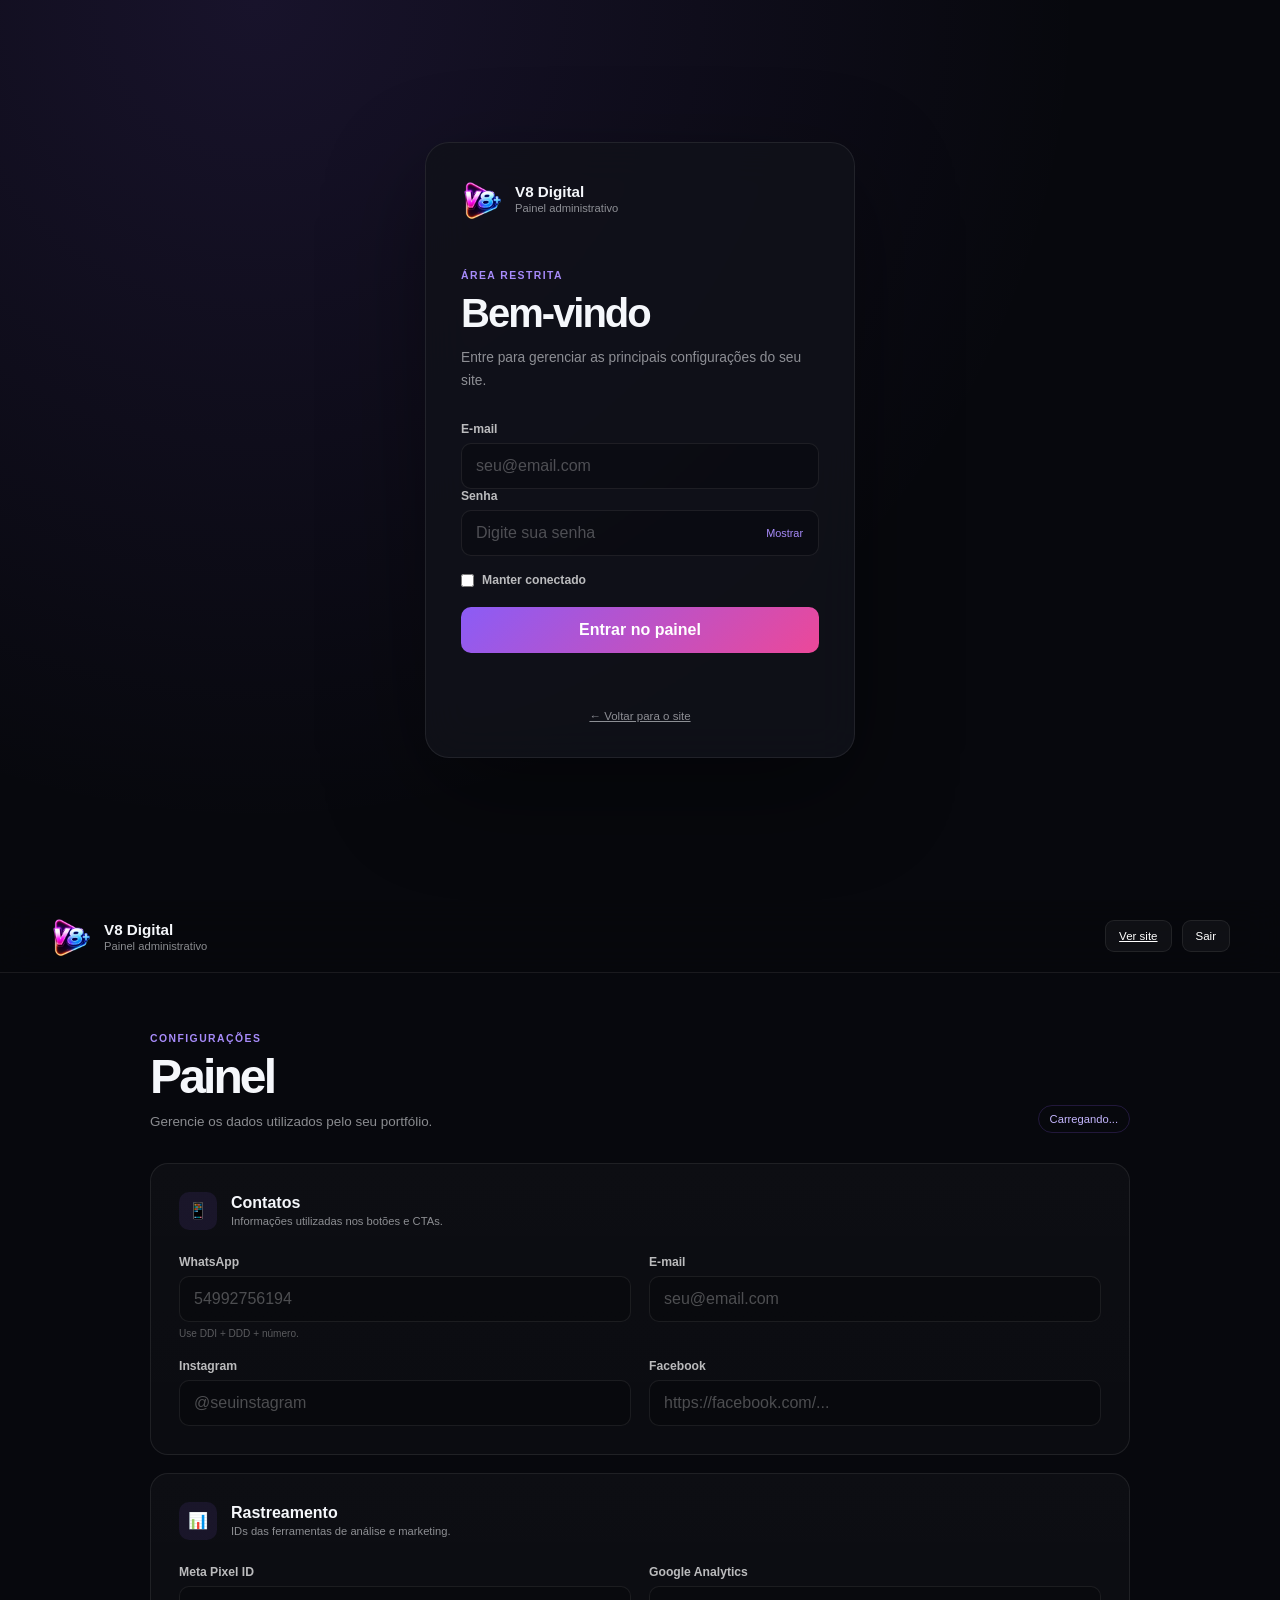
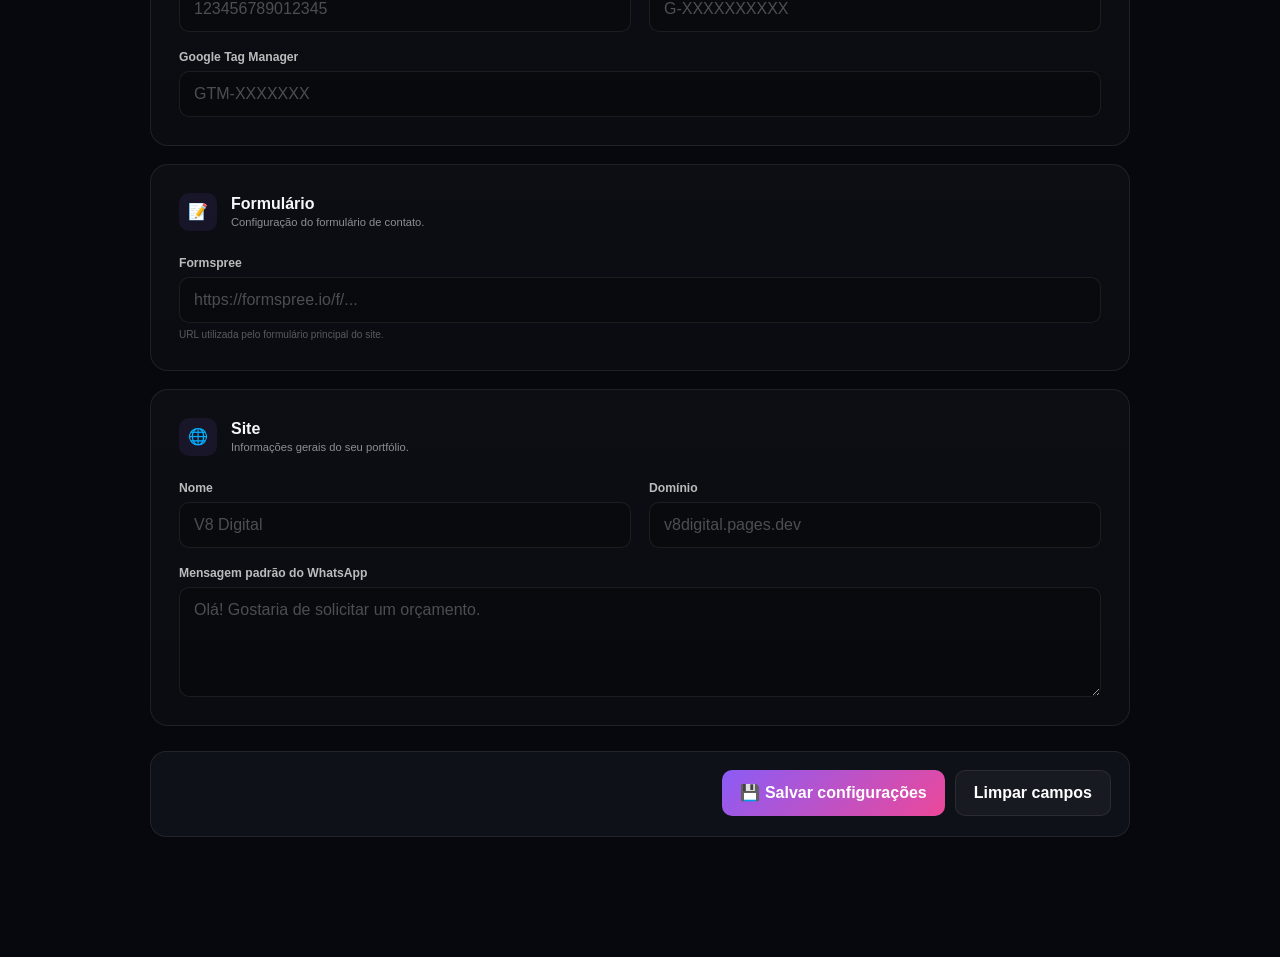
==== commit d42cdc14: "Add files via upload" ====
--- a/admin/index.html
+++ b/admin/index.html
@@ -45,7 +45,7 @@
       <div class="brand">
 
         <div class="brand-mark">
-          V8
+          <img src="../assets/logo/v8p.png" alt="V8 Digital">
         </div>
 
         <div class="brand-text">
@@ -218,7 +218,7 @@
         <div class="admin-brand">
 
           <div class="brand-mark">
-            V8
+            <img src="../assets/logo/v8p.png" alt="V8 Digital">
           </div>
 
           <div class="brand-text">
@@ -663,114 +663,6 @@
 
   <script src="./admin.js"></script>
 
-
-  <!-- =====================================================
-       PROTEÇÃO DE LAYOUT
-       Evita CSS externo deslocar o dashboard.
-       ===================================================== -->
-
-  <style>
-
-    html,
-    body {
-      width: 100%;
-      min-height: 100%;
-      margin: 0;
-      padding: 0;
-    }
-
-    body {
-      overflow-x: hidden;
-    }
-
-    .dashboard {
-      width: 100%;
-      min-height: 100vh;
-      display: block !important;
-    }
-
-    .admin-header {
-      width: 100%;
-      display: block;
-    }
-
-    .admin-header-inner {
-      width: min(1180px, calc(100% - 40px));
-      min-height: 72px;
-      margin: 0 auto;
-      display: flex;
-      align-items: center;
-      justify-content: space-between;
-    }
-
-    .admin-container {
-      width: min(100% - 40px, 980px);
-      margin: 0 auto;
-      padding: 55px 0 90px;
-    }
-
-    .dashboard-heading {
-      width: 100%;
-      display: flex;
-      align-items: flex-end;
-      justify-content: space-between;
-      gap: 25px;
-      margin-bottom: 30px;
-    }
-
-    #settingsForm {
-      width: 100%;
-      display: block;
-    }
-
-    .settings-card {
-      width: 100%;
-      display: block;
-      margin-bottom: 18px;
-    }
-
-    .fields-grid {
-      width: 100%;
-    }
-
-    .save-area {
-      width: 100%;
-      display: flex;
-      align-items: center;
-      justify-content: flex-end;
-      gap: 10px;
-      margin-top: 25px;
-      padding-bottom: 20px;
-    }
-
-    @media (max-width: 700px) {
-
-      .admin-header-inner {
-        width: calc(100% - 28px);
-      }
-
-      .admin-container {
-        width: calc(100% - 28px);
-        padding-top: 35px;
-      }
-
-      .dashboard-heading {
-        display: block;
-      }
-
-      .save-area {
-        flex-direction: column;
-        align-items: stretch;
-      }
-
-      .save-area .btn {
-        width: 100%;
-      }
-
-    }
-
-  </style>
-
 </body>
 
 </html>
--- a/admin/admin.css
+++ b/admin/admin.css
@@ -118,11 +118,13 @@
 
   border-radius: 12px;
 
-  background: var(--gradient);
-
-  color: #fff;
-
-  font-weight: 900;
+  overflow: hidden;
+}
+
+.brand-mark img {
+  width: 100%;
+  height: 100%;
+  object-fit: contain;
 }
 
 .brand strong,
@@ -843,3 +845,106 @@
   }
 
 }
+
+
+/* =====================================================
+   AJUSTES DE LAYOUT (largura total, sem estouro horizontal)
+   ===================================================== */
+
+html,
+body {
+  width: 100%;
+  min-height: 100%;
+  margin: 0;
+  padding: 0;
+}
+
+body {
+  overflow-x: hidden;
+}
+
+.dashboard {
+  width: 100%;
+  min-height: 100vh;
+  display: block !important;
+}
+
+.admin-header {
+  width: 100%;
+  display: block;
+}
+
+.admin-header-inner {
+  width: min(1180px, calc(100% - 40px));
+  min-height: 72px;
+  margin: 0 auto;
+  display: flex;
+  align-items: center;
+  justify-content: space-between;
+}
+
+.admin-container {
+  width: min(100% - 40px, 980px);
+  margin: 0 auto;
+  padding: 55px 0 90px;
+}
+
+.dashboard-heading {
+  width: 100%;
+  display: flex;
+  align-items: flex-end;
+  justify-content: space-between;
+  gap: 25px;
+  margin-bottom: 30px;
+}
+
+#settingsForm {
+  width: 100%;
+  display: block;
+}
+
+.settings-card {
+  width: 100%;
+  display: block;
+  margin-bottom: 18px;
+}
+
+.fields-grid {
+  width: 100%;
+}
+
+.save-area {
+  width: 100%;
+  display: flex;
+  align-items: center;
+  justify-content: flex-end;
+  gap: 10px;
+  margin-top: 25px;
+  padding-bottom: 20px;
+}
+
+@media (max-width: 700px) {
+
+  .admin-header-inner {
+    width: calc(100% - 28px);
+  }
+
+  .admin-container {
+    width: calc(100% - 28px);
+    padding-top: 35px;
+  }
+
+  .dashboard-heading {
+    display: block;
+  }
+
+  .save-area {
+    flex-direction: column;
+    align-items: stretch;
+  }
+
+  .save-area .btn {
+    width: 100%;
+  }
+
+}
